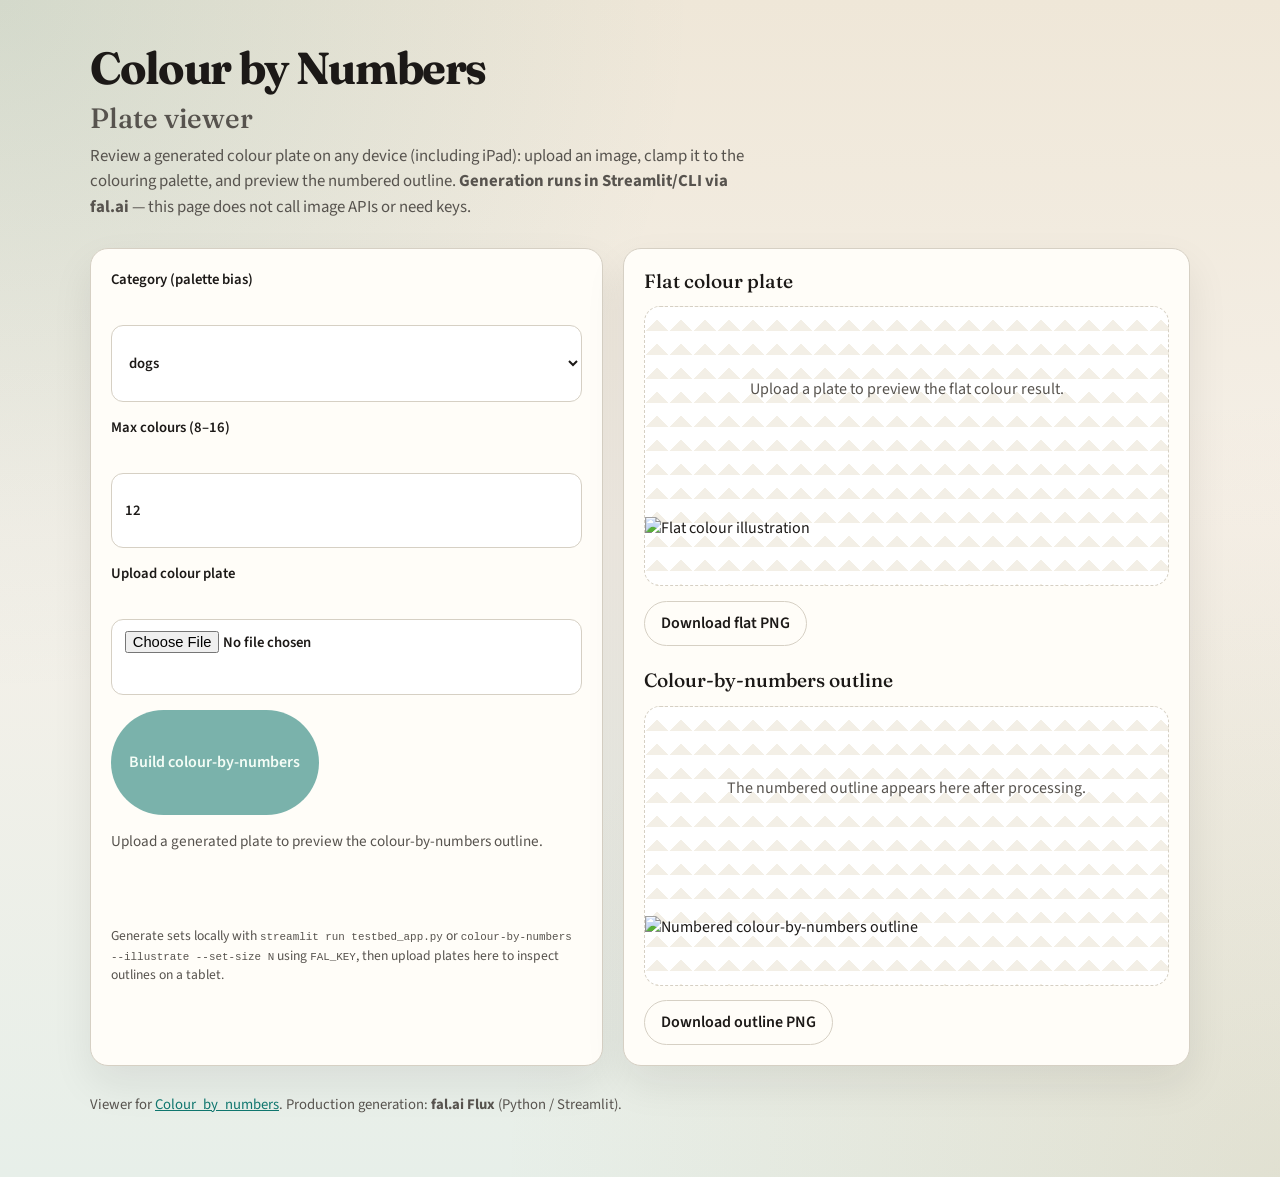
==== docs/index.html @ 16ab95f5 "Switch primary generator to fal.ai; Pages becomes viewer-only Make fal (Flux schnell) the Phase B/D " ====
<!DOCTYPE html>
<html lang="en">
<head>
  <meta charset="utf-8" />
  <meta name="viewport" content="width=device-width, initial-scale=1" />
  <title>Colour by Numbers — Plate Viewer</title>
  <link rel="preconnect" href="https://fonts.googleapis.com" />
  <link rel="preconnect" href="https://fonts.gstatic.com" crossorigin />
  <link href="https://fonts.googleapis.com/css2?family=Fraunces:opsz,wght@9..144,500;9..144,700&family=Source+Sans+3:wght@400;600&display=swap" rel="stylesheet" />
  <link rel="stylesheet" href="styles.css" />
</head>
<body>
  <div class="page">
    <header class="hero">
      <p class="brand">Colour by Numbers</p>
      <h1>Plate viewer</h1>
      <p class="lede">
        Review a generated colour plate on any device (including iPad): upload an
        image, clamp it to the colouring palette, and preview the numbered outline.
        <strong>Generation runs in Streamlit/CLI via fal.ai</strong> — this page
        does not call image APIs or need keys.
      </p>
    </header>

    <main class="layout">
      <section class="panel controls">
        <label>
          Category (palette bias)
          <select id="category"></select>
        </label>
        <label>
          Max colours (8–16)
          <input id="colours" type="number" min="8" max="16" value="12" />
        </label>
        <label class="full">
          Upload colour plate
          <input id="file-input" type="file" accept="image/*" />
        </label>
        <div class="actions">
          <button id="process" type="button" disabled>Build colour-by-numbers</button>
        </div>
        <p id="status" class="status" aria-live="polite"></p>
        <p class="fineprint">
          Generate sets locally with
          <code>streamlit run testbed_app.py</code>
          or
          <code>colour-by-numbers --illustrate --set-size N</code>
          using <code>FAL_KEY</code>, then upload plates here to inspect outlines
          on a tablet.
        </p>
      </section>

      <section class="panel preview">
        <h2>Flat colour plate</h2>
        <div id="result-frame" class="result-frame empty">
          <p class="placeholder">Upload a plate to preview the flat colour result.</p>
          <img id="result-image" alt="Flat colour illustration" hidden />
        </div>
        <div class="preview-actions">
          <a id="download" class="ghost link" href="#" download="illustration.png" hidden>Download flat PNG</a>
        </div>

        <h2 class="outline-heading">Colour-by-numbers outline</h2>
        <div id="outline-frame" class="result-frame empty">
          <p class="placeholder outline-placeholder">The numbered outline appears here after processing.</p>
          <img id="outline-image" alt="Numbered colour-by-numbers outline" hidden />
        </div>
        <div class="preview-actions">
          <a id="download-outline" class="ghost link" href="#" download="outline.png" hidden>Download outline PNG</a>
        </div>
      </section>
    </main>

    <footer>
      <p>
        Viewer for
        <a href="https://github.com/jamiefuller320/Colour_by_numbers">Colour_by_numbers</a>.
        Production generation: <strong>fal.ai Flux</strong> (Python / Streamlit).
      </p>
    </footer>
  </div>
  <script src="app.js" type="module"></script>
</body>
</html>
---- docs/styles.css ----
:root {
  --ink: #1c1917;
  --muted: #57534e;
  --paper: #f5f0e8;
  --panel: #fffdf8;
  --line: #d6d0c4;
  --accent: #0f766e;
  --accent-ink: #ecfdf5;
  --shadow: 0 18px 40px rgba(28, 25, 23, 0.08);
  --radius: 18px;
  --font-display: "Fraunces", Georgia, serif;
  --font-body: "Source Sans 3", "Segoe UI", sans-serif;
}

* { box-sizing: border-box; }

body {
  margin: 0;
  min-height: 100vh;
  font-family: var(--font-body);
  color: var(--ink);
  background:
    radial-gradient(circle at top left, rgba(15, 118, 110, 0.12), transparent 40%),
    radial-gradient(circle at bottom right, rgba(180, 120, 40, 0.12), transparent 45%),
    linear-gradient(180deg, #efe7d8 0%, var(--paper) 45%, #e7efe9 100%);
}

.page {
  width: min(1100px, calc(100% - 2rem));
  margin: 0 auto;
  padding: 2.5rem 0 3rem;
}

.hero {
  margin-bottom: 1.75rem;
}

.brand {
  margin: 0 0 0.35rem;
  font-family: var(--font-display);
  font-size: clamp(2rem, 4vw, 2.8rem);
  font-weight: 700;
  letter-spacing: -0.03em;
}

.hero h1 {
  margin: 0 0 0.6rem;
  font-family: var(--font-display);
  font-size: clamp(1.35rem, 2.4vw, 1.75rem);
  font-weight: 500;
  color: var(--muted);
}

.lede {
  margin: 0;
  max-width: 42rem;
  font-size: 1.05rem;
  line-height: 1.5;
  color: var(--muted);
}

.layout {
  display: grid;
  grid-template-columns: minmax(280px, 0.95fr) minmax(280px, 1.05fr);
  gap: 1.25rem;
}

.panel {
  background: var(--panel);
  border: 1px solid var(--line);
  border-radius: var(--radius);
  box-shadow: var(--shadow);
  padding: 1.25rem;
}

.controls {
  display: grid;
  gap: 0.9rem;
}

label {
  display: grid;
  gap: 0.35rem;
  font-size: 0.92rem;
  font-weight: 600;
}

label.full { grid-column: 1 / -1; }

select,
input,
textarea,
button {
  font: inherit;
}

select,
input,
textarea {
  width: 100%;
  border: 1px solid var(--line);
  border-radius: 12px;
  padding: 0.7rem 0.8rem;
  background: #fff;
  color: var(--ink);
}

textarea {
  resize: vertical;
  line-height: 1.4;
}

.actions {
  display: flex;
  flex-wrap: wrap;
  gap: 0.6rem;
}

button {
  border: 0;
  border-radius: 999px;
  padding: 0.75rem 1.15rem;
  background: var(--accent);
  color: var(--accent-ink);
  font-weight: 600;
  cursor: pointer;
}

button:hover { filter: brightness(1.05); }
button:disabled {
  opacity: 0.55;
  cursor: wait;
}

button.ghost,
a.ghost {
  background: transparent;
  color: var(--ink);
  border: 1px solid var(--line);
}

a.ghost {
  display: inline-flex;
  align-items: center;
  text-decoration: none;
  padding: 0.65rem 1rem;
  border-radius: 999px;
  font-weight: 600;
}

.status {
  min-height: 1.4rem;
  margin: 0;
  color: var(--muted);
  font-size: 0.95rem;
}

.status.error { color: #9f1239; }
.status.ok { color: #065f46; }

.fineprint {
  margin: 0;
  font-size: 0.85rem;
  line-height: 1.45;
  color: var(--muted);
}

.fineprint code {
  font-size: 0.8em;
  word-break: break-word;
}

.preview h2 {
  margin: 0 0 0.85rem;
  font-family: var(--font-display);
  font-size: 1.2rem;
  font-weight: 500;
}

.preview h2.outline-heading {
  margin-top: 1.4rem;
}

.result-frame {
  min-height: 280px;
  border-radius: 16px;
  border: 1px dashed var(--line);
  background:
    linear-gradient(45deg, #f3efe6 25%, transparent 25%) -12px 0 / 24px 24px,
    linear-gradient(-45deg, #f3efe6 25%, transparent 25%) -12px 0 / 24px 24px,
    #fff;
  display: grid;
  place-items: center;
  overflow: hidden;
}

.result-frame:not(.empty) {
  border-style: solid;
  background: #fff;
}

.result-frame img {
  width: 100%;
  height: auto;
  display: block;
}

.placeholder {
  margin: 0;
  padding: 1.5rem;
  text-align: center;
  color: var(--muted);
}

.preview-actions {
  display: flex;
  flex-wrap: wrap;
  gap: 0.6rem;
  margin-top: 0.9rem;
}

footer {
  margin-top: 1.75rem;
  color: var(--muted);
  font-size: 0.92rem;
}

footer a { color: var(--accent); }

.set-controls {
  margin: 0;
  padding: 0.85rem 0.9rem;
  border: 1px solid var(--line);
  border-radius: 14px;
  display: grid;
  gap: 0.75rem;
}

.set-controls legend {
  padding: 0 0.35rem;
  font-size: 0.9rem;
  font-weight: 600;
}

label.check {
  display: flex;
  align-items: center;
  gap: 0.55rem;
  font-weight: 600;
}

label.check input {
  width: auto;
}

.set-plan {
  display: grid;
  gap: 0.35rem;
  font-size: 0.88rem;
  color: var(--muted);
  line-height: 1.35;
}

.set-plan strong { color: var(--ink); font-weight: 600; }

.set-summary {
  margin: 0 0 0.9rem;
  color: var(--muted);
  font-size: 0.95rem;
}

.set-gallery {
  display: grid;
  gap: 1.1rem;
}

.set-card {
  border: 1px solid var(--line);
  border-radius: 14px;
  padding: 0.85rem;
  background: #fff;
}

.set-card h3 {
  margin: 0 0 0.35rem;
  font-family: var(--font-display);
  font-size: 1.05rem;
  font-weight: 500;
}

.set-card .meta {
  margin: 0 0 0.7rem;
  font-size: 0.85rem;
  color: var(--muted);
}

.set-card .pair {
  display: grid;
  grid-template-columns: 1fr 1fr;
  gap: 0.65rem;
}

.set-card .pair figure {
  margin: 0;
}

.set-card .pair figcaption {
  margin-top: 0.35rem;
  font-size: 0.8rem;
  color: var(--muted);
}

.set-card img {
  width: 100%;
  height: auto;
  display: block;
  border-radius: 10px;
  border: 1px solid var(--line);
}

.set-card .card-actions {
  display: flex;
  flex-wrap: wrap;
  gap: 0.45rem;
  margin-top: 0.7rem;
}

@media (max-width: 820px) {
  .layout { grid-template-columns: 1fr; }
  .page { padding-top: 1.5rem; }
  .set-card .pair { grid-template-columns: 1fr; }
}
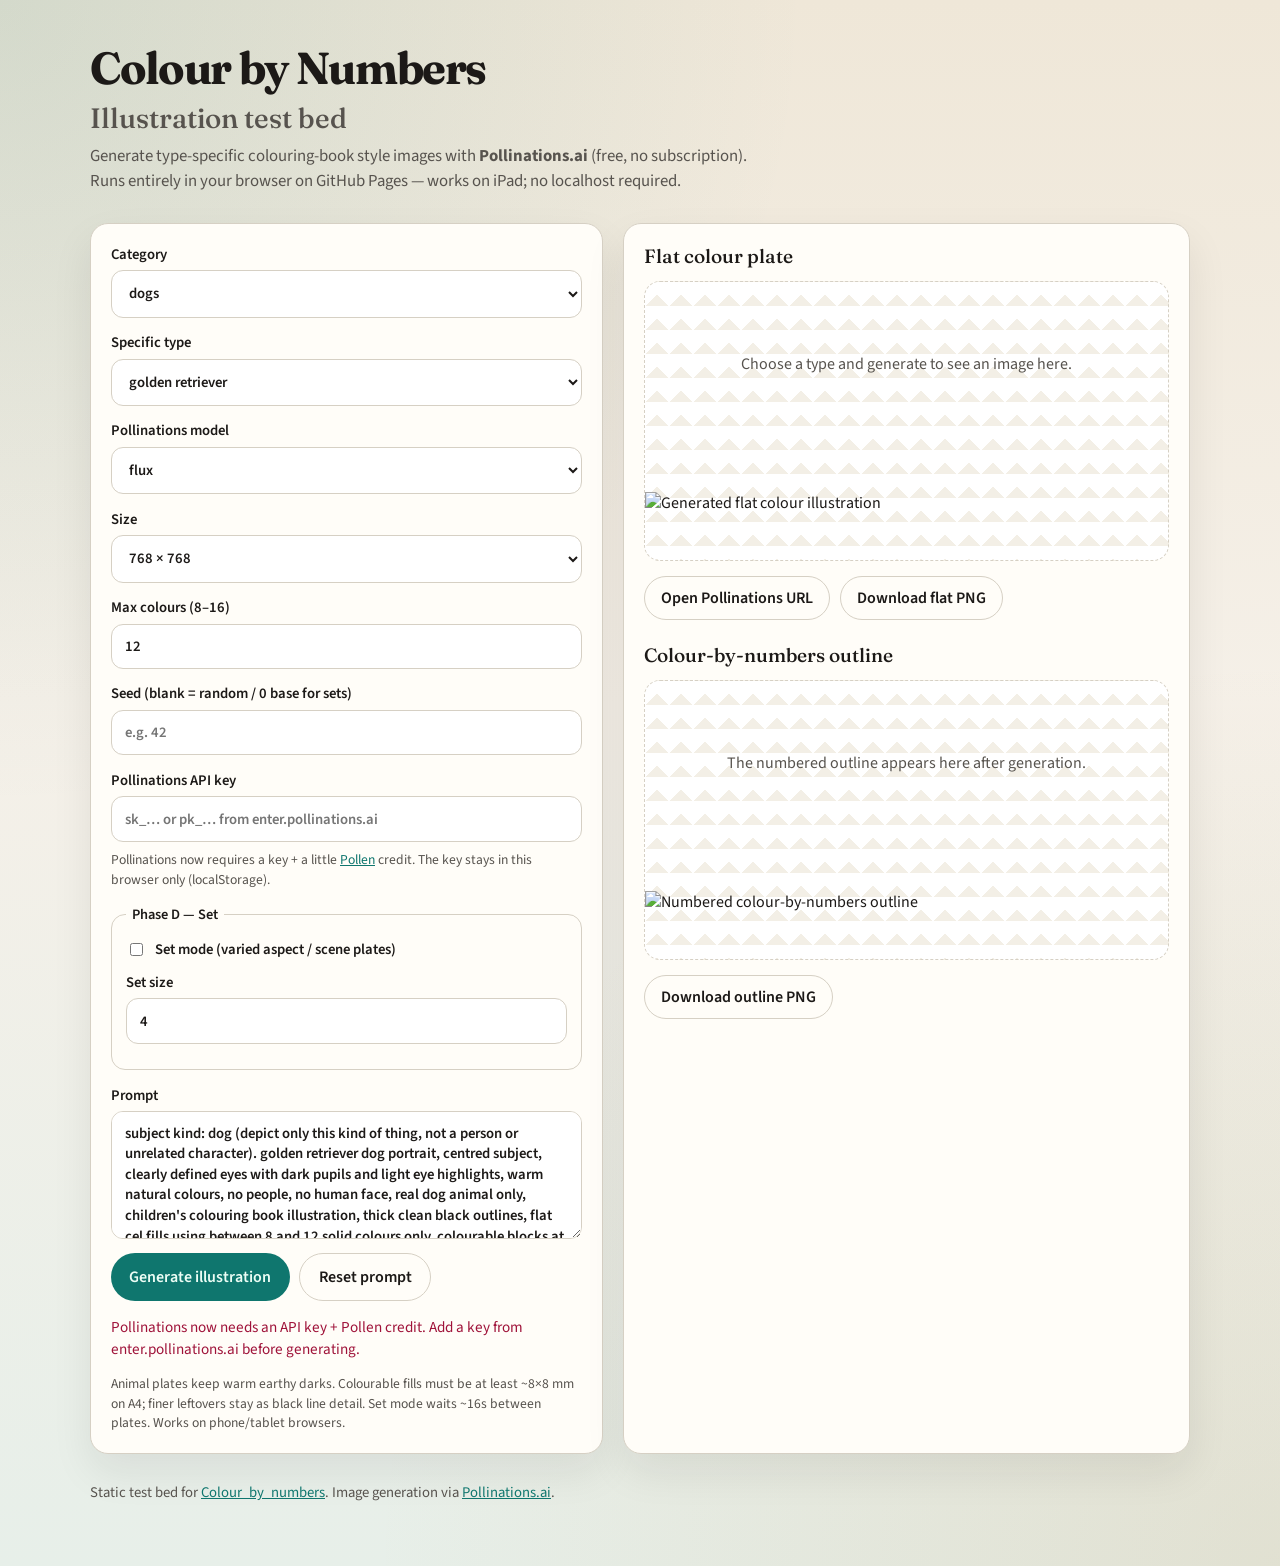
==== commit 8b1cf819: "Merge pull request #28 from jamiefuller320/cursor/pollinations-api-key-23a1" ====
--- a/docs/index.html
+++ b/docs/index.html
@@ -3,7 +3,7 @@
 <head>
   <meta charset="utf-8" />
   <meta name="viewport" content="width=device-width, initial-scale=1" />
-  <title>Colour by Numbers — Plate Viewer</title>
+  <title>Colour by Numbers — Illustration Test Bed</title>
   <link rel="preconnect" href="https://fonts.googleapis.com" />
   <link rel="preconnect" href="https://fonts.gstatic.com" crossorigin />
   <link href="https://fonts.googleapis.com/css2?family=Fraunces:opsz,wght@9..144,500;9..144,700&family=Source+Sans+3:wght@400;600&display=swap" rel="stylesheet" />
@@ -13,69 +13,121 @@
   <div class="page">
     <header class="hero">
       <p class="brand">Colour by Numbers</p>
-      <h1>Plate viewer</h1>
+      <h1>Illustration test bed</h1>
       <p class="lede">
-        Review a generated colour plate on any device (including iPad): upload an
-        image, clamp it to the colouring palette, and preview the numbered outline.
-        <strong>Generation runs in Streamlit/CLI via fal.ai</strong> — this page
-        does not call image APIs or need keys.
+        Generate type-specific colouring-book style images with
+        <strong>Pollinations.ai</strong> (free, no subscription). Runs entirely in your browser on GitHub Pages —
+        works on iPad; no localhost required.
       </p>
     </header>
 
     <main class="layout">
       <section class="panel controls">
         <label>
-          Category (palette bias)
+          Category
           <select id="category"></select>
+        </label>
+        <label>
+          Specific type
+          <select id="type"></select>
+        </label>
+        <label>
+          Pollinations model
+          <select id="model">
+            <option value="flux" selected>flux</option>
+            <option value="turbo">turbo</option>
+          </select>
+        </label>
+        <label>
+          Size
+          <select id="size">
+            <option value="512">512 × 512</option>
+            <option value="768" selected>768 × 768</option>
+            <option value="1024">1024 × 1024</option>
+          </select>
         </label>
         <label>
           Max colours (8–16)
           <input id="colours" type="number" min="8" max="16" value="12" />
         </label>
+        <label>
+          Seed (blank = random / 0 base for sets)
+          <input id="seed" type="number" placeholder="e.g. 42" />
+        </label>
         <label class="full">
-          Upload colour plate
-          <input id="file-input" type="file" accept="image/*" />
+          Pollinations API key
+          <input id="api-key" type="password" autocomplete="off" placeholder="sk_… or pk_… from enter.pollinations.ai" />
+        </label>
+        <p class="fineprint key-hint">
+          Pollinations now requires a key + a little
+          <a href="https://enter.pollinations.ai" target="_blank" rel="noopener">Pollen</a>
+          credit. The key stays in this browser only (localStorage).
+        </p>
+
+        <fieldset class="set-controls">
+          <legend>Phase D — Set</legend>
+          <label class="check">
+            <input id="set-mode" type="checkbox" />
+            Set mode (varied aspect / scene plates)
+          </label>
+          <label>
+            Set size
+            <input id="set-size" type="number" min="2" max="8" value="4" disabled />
+          </label>
+          <div id="set-plan" class="set-plan" hidden></div>
+        </fieldset>
+
+        <label class="full" id="prompt-label">
+          Prompt
+          <textarea id="prompt" rows="5"></textarea>
         </label>
         <div class="actions">
-          <button id="process" type="button" disabled>Build colour-by-numbers</button>
+          <button id="generate" type="button">Generate illustration</button>
+          <button id="reset-prompt" type="button" class="ghost">Reset prompt</button>
         </div>
         <p id="status" class="status" aria-live="polite"></p>
         <p class="fineprint">
-          Generate sets locally with
-          <code>streamlit run testbed_app.py</code>
-          or
-          <code>colour-by-numbers --illustrate --set-size N</code>
-          using <code>FAL_KEY</code>, then upload plates here to inspect outlines
-          on a tablet.
+          Animal plates keep warm earthy darks. Colourable fills must be at
+          least ~8×8&nbsp;mm on A4; finer leftovers stay as black line detail.
+          Set mode waits ~16s between plates. Works on phone/tablet browsers.
         </p>
       </section>
 
       <section class="panel preview">
-        <h2>Flat colour plate</h2>
-        <div id="result-frame" class="result-frame empty">
-          <p class="placeholder">Upload a plate to preview the flat colour result.</p>
-          <img id="result-image" alt="Flat colour illustration" hidden />
-        </div>
-        <div class="preview-actions">
-          <a id="download" class="ghost link" href="#" download="illustration.png" hidden>Download flat PNG</a>
+        <div id="single-preview">
+          <h2>Flat colour plate</h2>
+          <div id="result-frame" class="result-frame empty">
+            <p class="placeholder">Choose a type and generate to see an image here.</p>
+            <img id="result-image" alt="Generated flat colour illustration" hidden />
+          </div>
+          <div class="preview-actions">
+            <a id="open-direct" class="ghost link" href="#" target="_blank" rel="noopener" hidden>Open Pollinations URL</a>
+            <a id="download" class="ghost link" href="#" download="illustration.png" hidden>Download flat PNG</a>
+          </div>
+
+          <h2 class="outline-heading">Colour-by-numbers outline</h2>
+          <div id="outline-frame" class="result-frame empty">
+            <p class="placeholder outline-placeholder">The numbered outline appears here after generation.</p>
+            <img id="outline-image" alt="Numbered colour-by-numbers outline" hidden />
+          </div>
+          <div class="preview-actions">
+            <a id="download-outline" class="ghost link" href="#" download="outline.png" hidden>Download outline PNG</a>
+          </div>
         </div>
 
-        <h2 class="outline-heading">Colour-by-numbers outline</h2>
-        <div id="outline-frame" class="result-frame empty">
-          <p class="placeholder outline-placeholder">The numbered outline appears here after processing.</p>
-          <img id="outline-image" alt="Numbered colour-by-numbers outline" hidden />
-        </div>
-        <div class="preview-actions">
-          <a id="download-outline" class="ghost link" href="#" download="outline.png" hidden>Download outline PNG</a>
+        <div id="set-preview" hidden>
+          <h2>Set results</h2>
+          <p id="set-summary" class="set-summary"></p>
+          <div id="set-gallery" class="set-gallery"></div>
         </div>
       </section>
     </main>
 
     <footer>
       <p>
-        Viewer for
+        Static test bed for
         <a href="https://github.com/jamiefuller320/Colour_by_numbers">Colour_by_numbers</a>.
-        Production generation: <strong>fal.ai Flux</strong> (Python / Streamlit).
+        Image generation via <a href="https://pollinations.ai" rel="noopener">Pollinations.ai</a>.
       </p>
     </footer>
   </div>
--- a/docs/styles.css
+++ b/docs/styles.css
@@ -165,10 +165,11 @@
   color: var(--muted);
 }
 
-.fineprint code {
-  font-size: 0.8em;
-  word-break: break-word;
-}
+.fineprint.key-hint {
+  margin-top: -0.35rem;
+}
+
+.fineprint a { color: var(--accent); }
 
 .preview h2 {
   margin: 0 0 0.85rem;
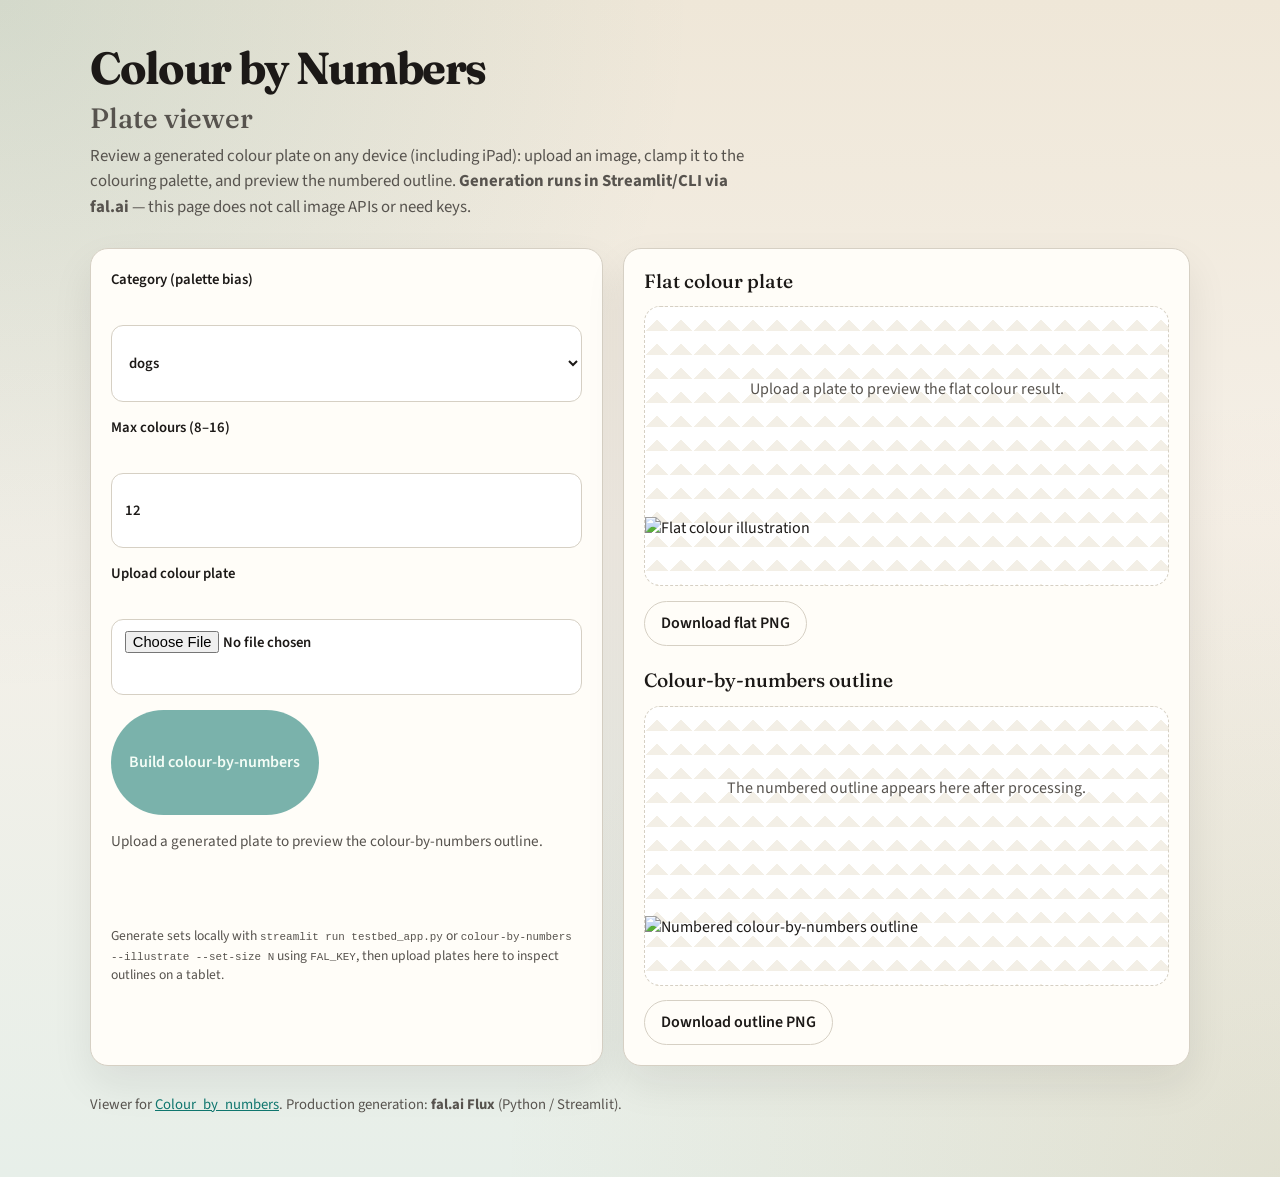
==== commit df8305a0: "Merge pull request #29 from jamiefuller320/cursor/fal-primary-pages-viewer-23a1" ====
--- a/docs/index.html
+++ b/docs/index.html
@@ -3,7 +3,7 @@
 <head>
   <meta charset="utf-8" />
   <meta name="viewport" content="width=device-width, initial-scale=1" />
-  <title>Colour by Numbers — Illustration Test Bed</title>
+  <title>Colour by Numbers — Plate Viewer</title>
   <link rel="preconnect" href="https://fonts.googleapis.com" />
   <link rel="preconnect" href="https://fonts.gstatic.com" crossorigin />
   <link href="https://fonts.googleapis.com/css2?family=Fraunces:opsz,wght@9..144,500;9..144,700&family=Source+Sans+3:wght@400;600&display=swap" rel="stylesheet" />
@@ -13,121 +13,69 @@
   <div class="page">
     <header class="hero">
       <p class="brand">Colour by Numbers</p>
-      <h1>Illustration test bed</h1>
+      <h1>Plate viewer</h1>
       <p class="lede">
-        Generate type-specific colouring-book style images with
-        <strong>Pollinations.ai</strong> (free, no subscription). Runs entirely in your browser on GitHub Pages —
-        works on iPad; no localhost required.
+        Review a generated colour plate on any device (including iPad): upload an
+        image, clamp it to the colouring palette, and preview the numbered outline.
+        <strong>Generation runs in Streamlit/CLI via fal.ai</strong> — this page
+        does not call image APIs or need keys.
       </p>
     </header>
 
     <main class="layout">
       <section class="panel controls">
         <label>
-          Category
+          Category (palette bias)
           <select id="category"></select>
-        </label>
-        <label>
-          Specific type
-          <select id="type"></select>
-        </label>
-        <label>
-          Pollinations model
-          <select id="model">
-            <option value="flux" selected>flux</option>
-            <option value="turbo">turbo</option>
-          </select>
-        </label>
-        <label>
-          Size
-          <select id="size">
-            <option value="512">512 × 512</option>
-            <option value="768" selected>768 × 768</option>
-            <option value="1024">1024 × 1024</option>
-          </select>
         </label>
         <label>
           Max colours (8–16)
           <input id="colours" type="number" min="8" max="16" value="12" />
         </label>
-        <label>
-          Seed (blank = random / 0 base for sets)
-          <input id="seed" type="number" placeholder="e.g. 42" />
-        </label>
         <label class="full">
-          Pollinations API key
-          <input id="api-key" type="password" autocomplete="off" placeholder="sk_… or pk_… from enter.pollinations.ai" />
-        </label>
-        <p class="fineprint key-hint">
-          Pollinations now requires a key + a little
-          <a href="https://enter.pollinations.ai" target="_blank" rel="noopener">Pollen</a>
-          credit. The key stays in this browser only (localStorage).
-        </p>
-
-        <fieldset class="set-controls">
-          <legend>Phase D — Set</legend>
-          <label class="check">
-            <input id="set-mode" type="checkbox" />
-            Set mode (varied aspect / scene plates)
-          </label>
-          <label>
-            Set size
-            <input id="set-size" type="number" min="2" max="8" value="4" disabled />
-          </label>
-          <div id="set-plan" class="set-plan" hidden></div>
-        </fieldset>
-
-        <label class="full" id="prompt-label">
-          Prompt
-          <textarea id="prompt" rows="5"></textarea>
+          Upload colour plate
+          <input id="file-input" type="file" accept="image/*" />
         </label>
         <div class="actions">
-          <button id="generate" type="button">Generate illustration</button>
-          <button id="reset-prompt" type="button" class="ghost">Reset prompt</button>
+          <button id="process" type="button" disabled>Build colour-by-numbers</button>
         </div>
         <p id="status" class="status" aria-live="polite"></p>
         <p class="fineprint">
-          Animal plates keep warm earthy darks. Colourable fills must be at
-          least ~8×8&nbsp;mm on A4; finer leftovers stay as black line detail.
-          Set mode waits ~16s between plates. Works on phone/tablet browsers.
+          Generate sets locally with
+          <code>streamlit run testbed_app.py</code>
+          or
+          <code>colour-by-numbers --illustrate --set-size N</code>
+          using <code>FAL_KEY</code>, then upload plates here to inspect outlines
+          on a tablet.
         </p>
       </section>
 
       <section class="panel preview">
-        <div id="single-preview">
-          <h2>Flat colour plate</h2>
-          <div id="result-frame" class="result-frame empty">
-            <p class="placeholder">Choose a type and generate to see an image here.</p>
-            <img id="result-image" alt="Generated flat colour illustration" hidden />
-          </div>
-          <div class="preview-actions">
-            <a id="open-direct" class="ghost link" href="#" target="_blank" rel="noopener" hidden>Open Pollinations URL</a>
-            <a id="download" class="ghost link" href="#" download="illustration.png" hidden>Download flat PNG</a>
-          </div>
-
-          <h2 class="outline-heading">Colour-by-numbers outline</h2>
-          <div id="outline-frame" class="result-frame empty">
-            <p class="placeholder outline-placeholder">The numbered outline appears here after generation.</p>
-            <img id="outline-image" alt="Numbered colour-by-numbers outline" hidden />
-          </div>
-          <div class="preview-actions">
-            <a id="download-outline" class="ghost link" href="#" download="outline.png" hidden>Download outline PNG</a>
-          </div>
+        <h2>Flat colour plate</h2>
+        <div id="result-frame" class="result-frame empty">
+          <p class="placeholder">Upload a plate to preview the flat colour result.</p>
+          <img id="result-image" alt="Flat colour illustration" hidden />
+        </div>
+        <div class="preview-actions">
+          <a id="download" class="ghost link" href="#" download="illustration.png" hidden>Download flat PNG</a>
         </div>
 
-        <div id="set-preview" hidden>
-          <h2>Set results</h2>
-          <p id="set-summary" class="set-summary"></p>
-          <div id="set-gallery" class="set-gallery"></div>
+        <h2 class="outline-heading">Colour-by-numbers outline</h2>
+        <div id="outline-frame" class="result-frame empty">
+          <p class="placeholder outline-placeholder">The numbered outline appears here after processing.</p>
+          <img id="outline-image" alt="Numbered colour-by-numbers outline" hidden />
+        </div>
+        <div class="preview-actions">
+          <a id="download-outline" class="ghost link" href="#" download="outline.png" hidden>Download outline PNG</a>
         </div>
       </section>
     </main>
 
     <footer>
       <p>
-        Static test bed for
+        Viewer for
         <a href="https://github.com/jamiefuller320/Colour_by_numbers">Colour_by_numbers</a>.
-        Image generation via <a href="https://pollinations.ai" rel="noopener">Pollinations.ai</a>.
+        Production generation: <strong>fal.ai Flux</strong> (Python / Streamlit).
       </p>
     </footer>
   </div>
--- a/docs/styles.css
+++ b/docs/styles.css
@@ -165,11 +165,10 @@
   color: var(--muted);
 }
 
-.fineprint.key-hint {
-  margin-top: -0.35rem;
-}
-
-.fineprint a { color: var(--accent); }
+.fineprint code {
+  font-size: 0.8em;
+  word-break: break-word;
+}
 
 .preview h2 {
   margin: 0 0 0.85rem;
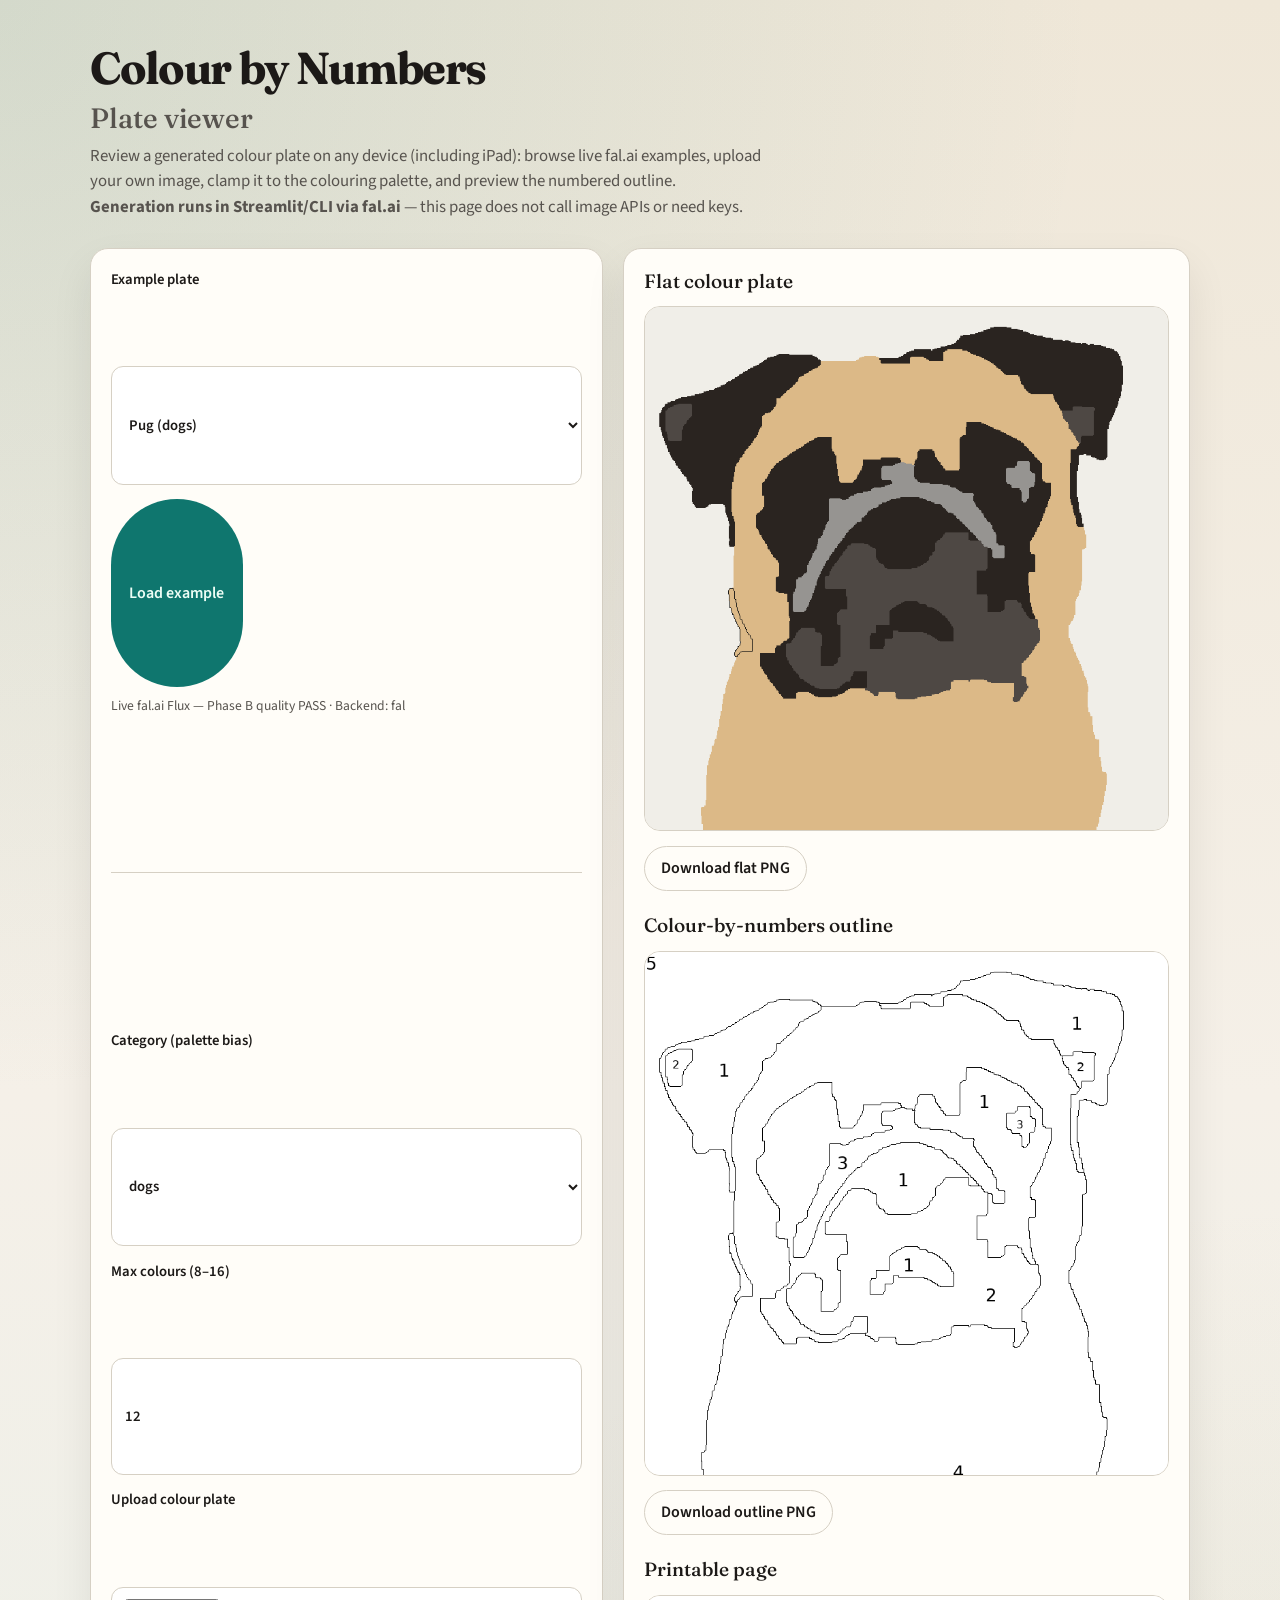
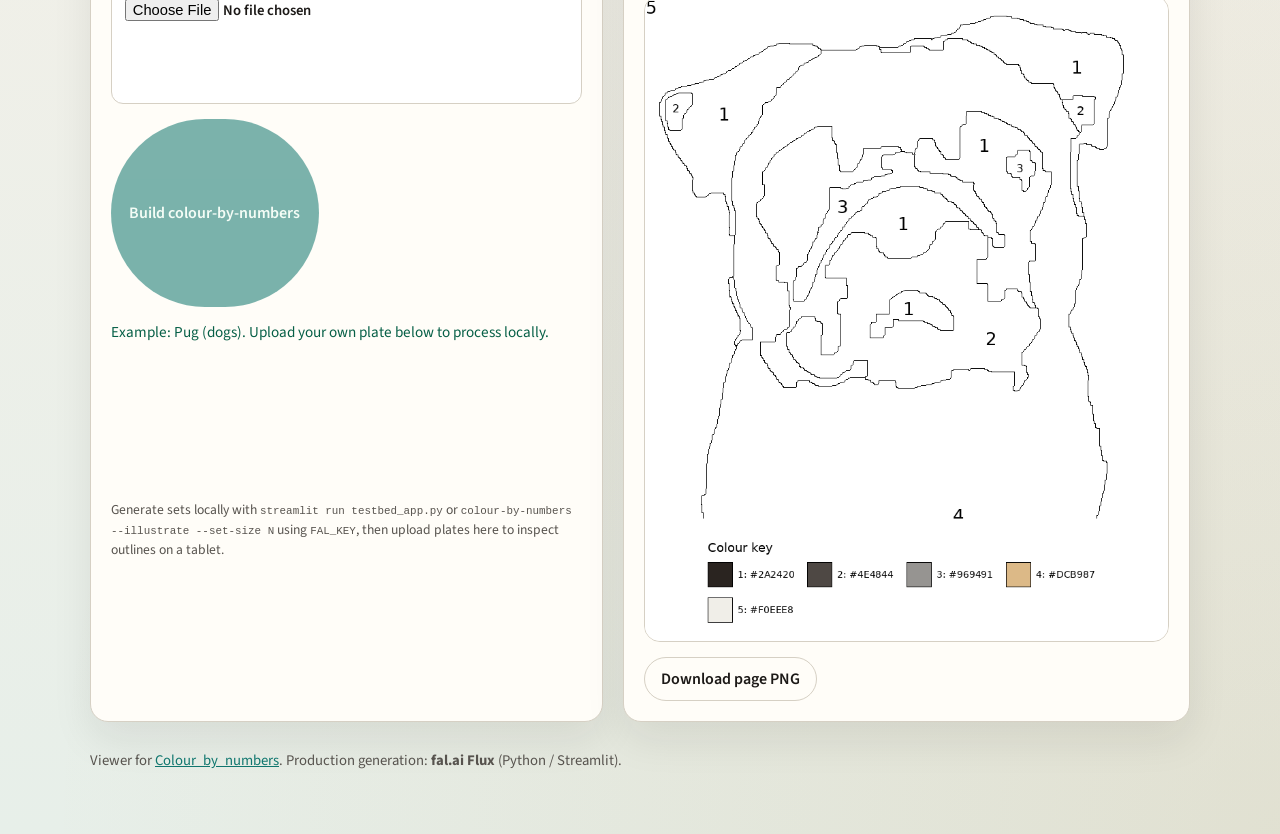
==== commit 43258afd: "Add live fal pug sample to GitHub Pages viewer - Ship Phase B test plate assets under docs/samples/d" ====
--- a/docs/index.html
+++ b/docs/index.html
@@ -15,8 +15,9 @@
       <p class="brand">Colour by Numbers</p>
       <h1>Plate viewer</h1>
       <p class="lede">
-        Review a generated colour plate on any device (including iPad): upload an
-        image, clamp it to the colouring palette, and preview the numbered outline.
+        Review a generated colour plate on any device (including iPad): browse
+        live fal.ai examples, upload your own image, clamp it to the colouring
+        palette, and preview the numbered outline.
         <strong>Generation runs in Streamlit/CLI via fal.ai</strong> — this page
         does not call image APIs or need keys.
       </p>
@@ -24,6 +25,17 @@
 
     <main class="layout">
       <section class="panel controls">
+        <label>
+          Example plate
+          <select id="sample-select">
+            <option value="">— choose a sample —</option>
+          </select>
+        </label>
+        <div class="actions">
+          <button id="load-sample" type="button" disabled>Load example</button>
+        </div>
+        <p id="sample-note" class="fineprint sample-note" hidden></p>
+        <hr class="control-divider" />
         <label>
           Category (palette bias)
           <select id="category"></select>
@@ -68,6 +80,15 @@
         <div class="preview-actions">
           <a id="download-outline" class="ghost link" href="#" download="outline.png" hidden>Download outline PNG</a>
         </div>
+
+        <h2 class="outline-heading">Printable page</h2>
+        <div id="page-frame" class="result-frame empty">
+          <p class="placeholder page-placeholder">Full page with colour key appears here for examples or after upload.</p>
+          <img id="page-image" alt="Printable colour-by-numbers page with legend" hidden />
+        </div>
+        <div class="preview-actions">
+          <a id="download-page" class="ghost link" href="#" download="page.png" hidden>Download page PNG</a>
+        </div>
       </section>
     </main>
 
--- a/docs/styles.css
+++ b/docs/styles.css
@@ -269,6 +269,16 @@
   font-size: 0.95rem;
 }
 
+.control-divider {
+  margin: 0;
+  border: 0;
+  border-top: 1px solid var(--line);
+}
+
+.sample-note {
+  margin-top: -0.35rem;
+}
+
 .set-gallery {
   display: grid;
   gap: 1.1rem;
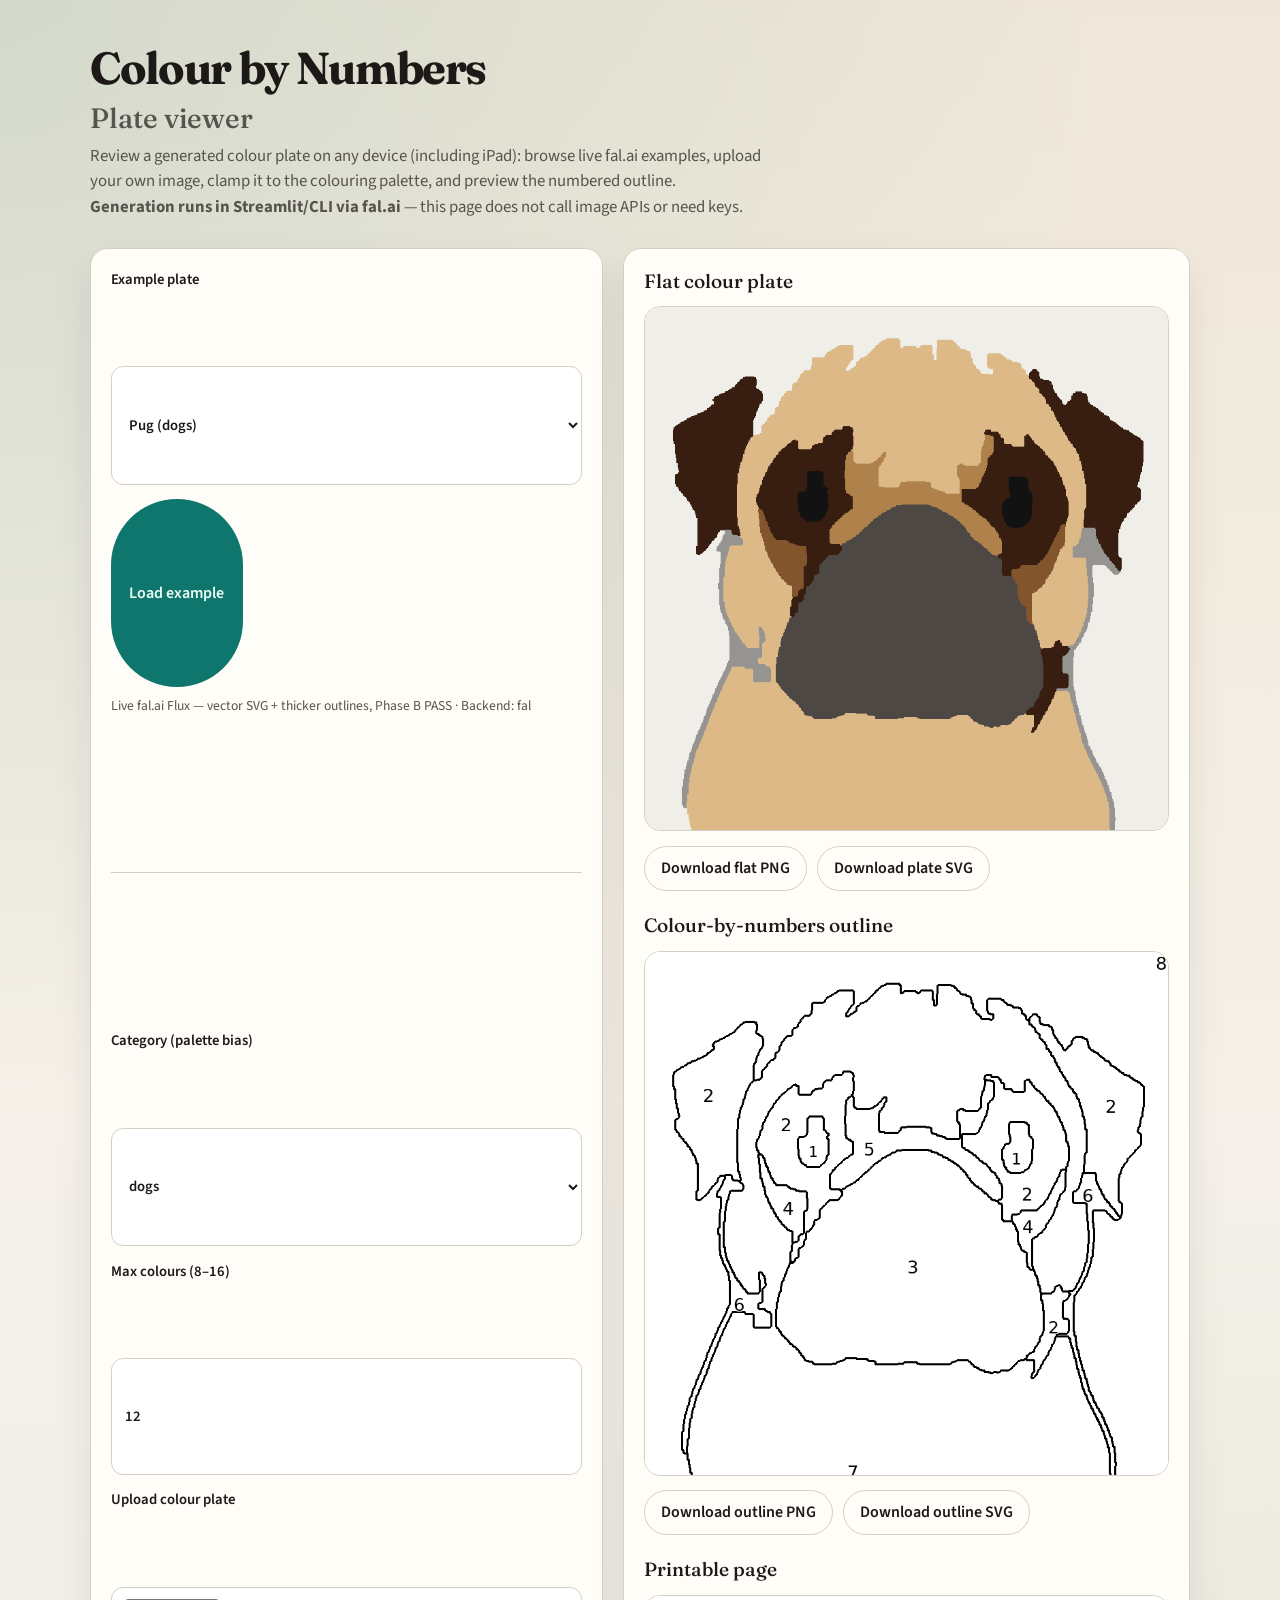
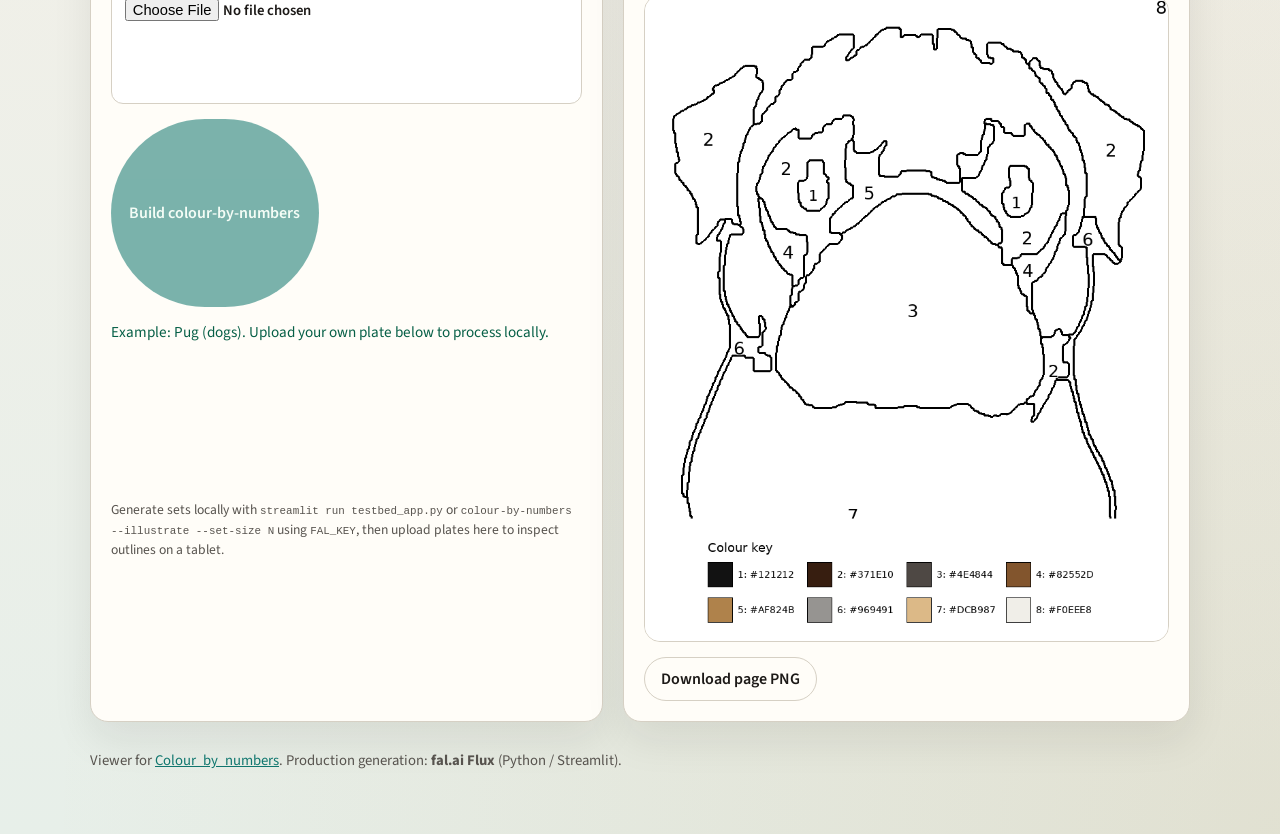
==== commit 26658fda: "Add vector SVG export, thicker outlines, and eye preservation - Export smooth plate and outline SVG " ====
--- a/docs/index.html
+++ b/docs/index.html
@@ -70,6 +70,7 @@
         </div>
         <div class="preview-actions">
           <a id="download" class="ghost link" href="#" download="illustration.png" hidden>Download flat PNG</a>
+          <a id="download-plate-svg" class="ghost link" href="#" download="plate.svg" hidden>Download plate SVG</a>
         </div>
 
         <h2 class="outline-heading">Colour-by-numbers outline</h2>
@@ -79,6 +80,7 @@
         </div>
         <div class="preview-actions">
           <a id="download-outline" class="ghost link" href="#" download="outline.png" hidden>Download outline PNG</a>
+          <a id="download-outline-svg" class="ghost link" href="#" download="outline.svg" hidden>Download outline SVG</a>
         </div>
 
         <h2 class="outline-heading">Printable page</h2>
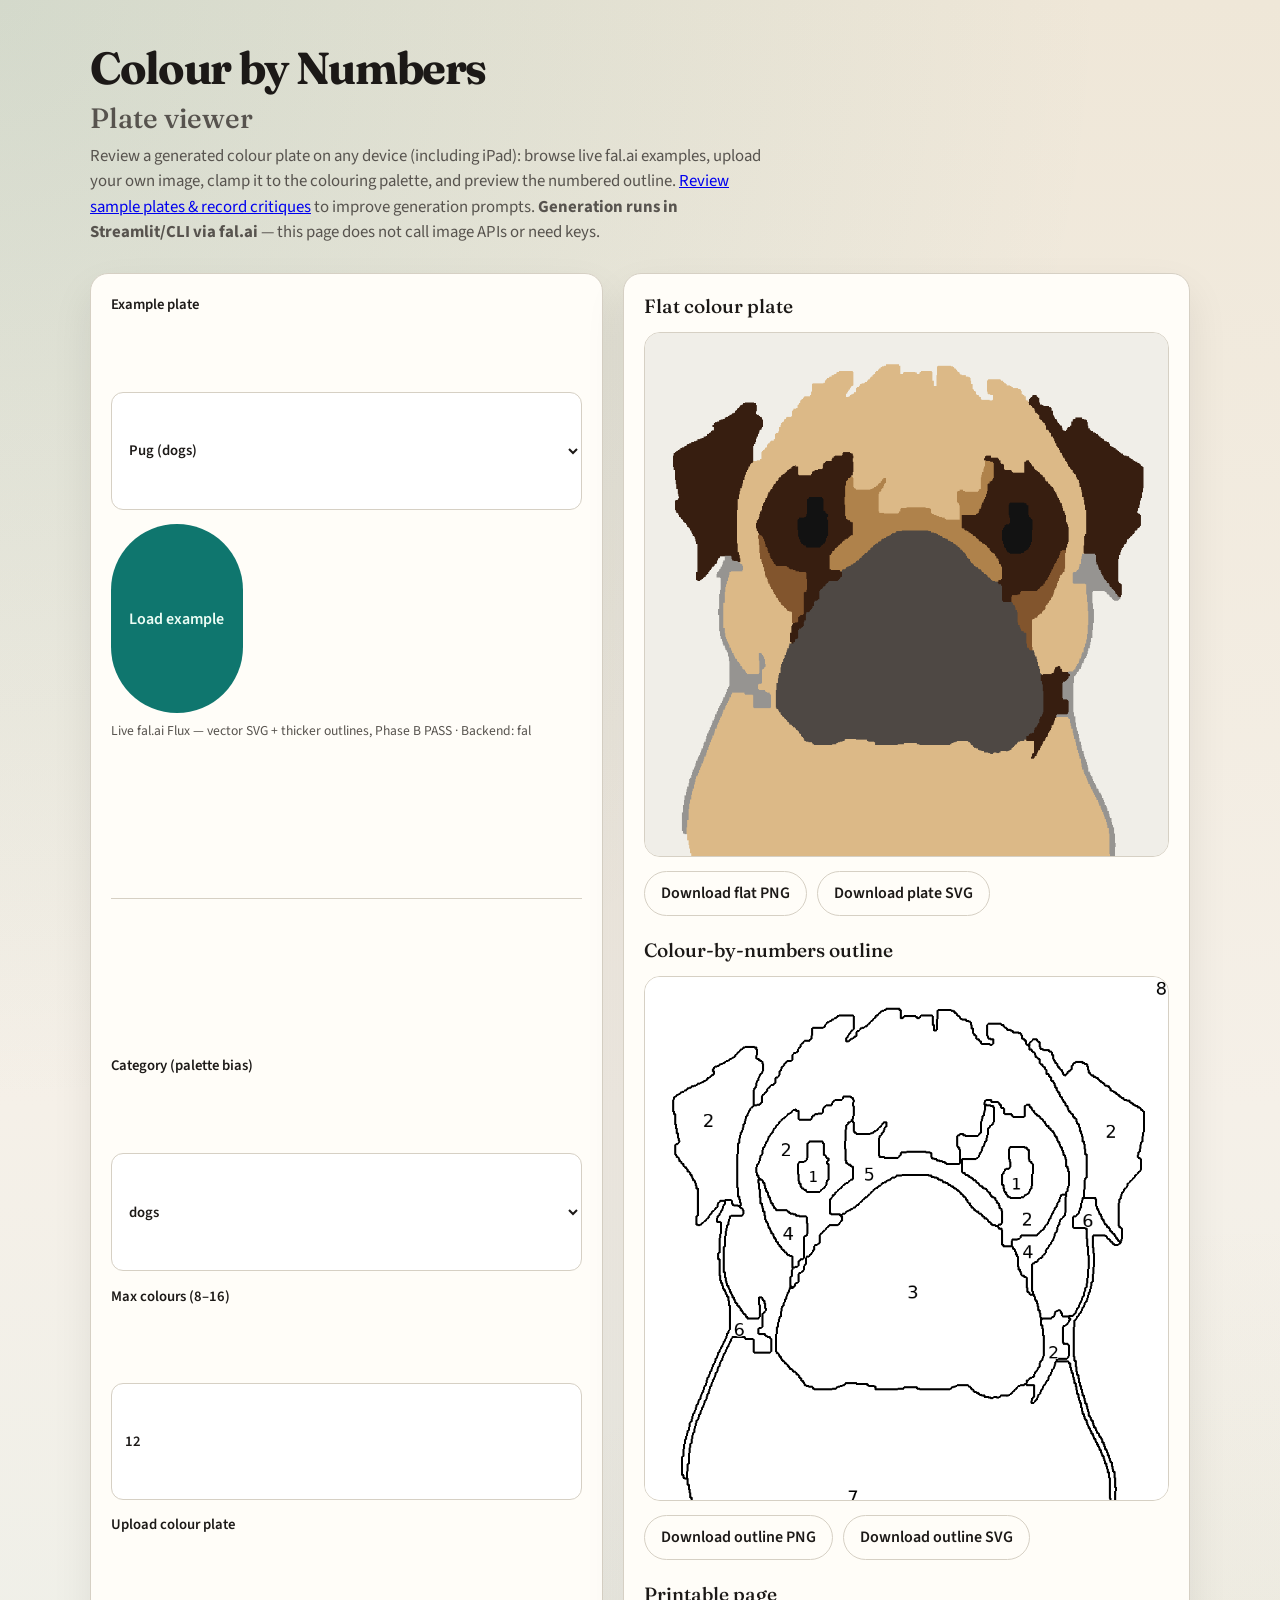
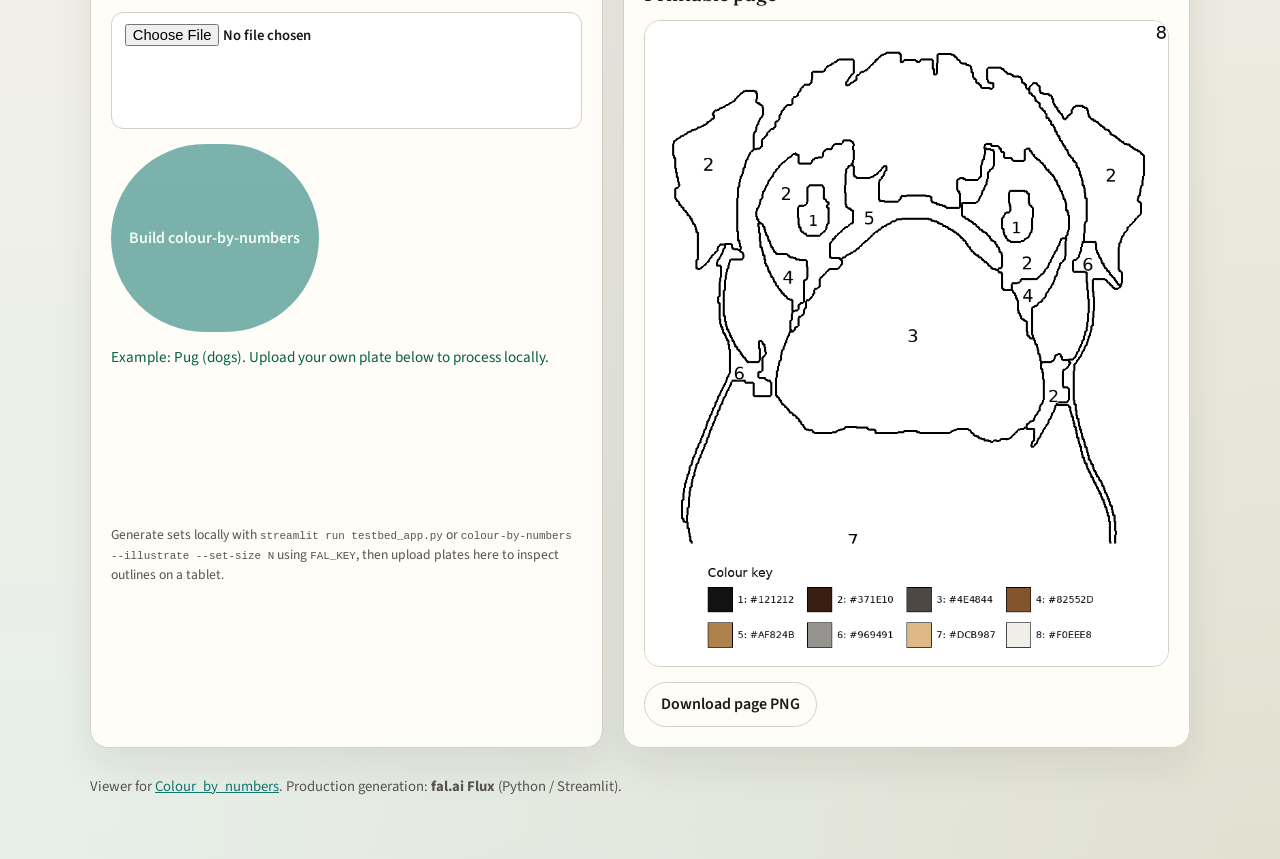
==== commit 318b1b3f: "Add Pages plate review learning loop for prompt refinement - New plate_critique module: issue tags, " ====
--- a/docs/index.html
+++ b/docs/index.html
@@ -18,6 +18,8 @@
         Review a generated colour plate on any device (including iPad): browse
         live fal.ai examples, upload your own image, clamp it to the colouring
         palette, and preview the numbered outline.
+        <a href="review.html">Review sample plates &amp; record critiques</a>
+        to improve generation prompts.
         <strong>Generation runs in Streamlit/CLI via fal.ai</strong> — this page
         does not call image APIs or need keys.
       </p>
--- a/docs/styles.css
+++ b/docs/styles.css
@@ -328,6 +328,84 @@
   border: 1px solid var(--line);
 }
 
+.review-page .review-nav {
+  margin-top: 0.75rem;
+}
+
+.review-page .review-nav a {
+  color: var(--accent);
+  font-weight: 600;
+  text-decoration: none;
+}
+
+.review-toolbar {
+  margin-bottom: 1.25rem;
+}
+
+.review-toolbar-row {
+  display: grid;
+  grid-template-columns: repeat(auto-fit, minmax(180px, 1fr));
+  gap: 0.85rem;
+  margin-bottom: 0.85rem;
+}
+
+.review-gallery {
+  margin-bottom: 1.25rem;
+}
+
+.review-form {
+  display: grid;
+  gap: 0.75rem;
+  margin-top: 0.85rem;
+}
+
+.review-issues {
+  margin: 0;
+  padding: 0.75rem 0.85rem;
+  border: 1px solid var(--line);
+  border-radius: 12px;
+}
+
+.review-issues legend {
+  padding: 0 0.35rem;
+  font-size: 0.9rem;
+  font-weight: 600;
+}
+
+.issue-grid {
+  display: grid;
+  gap: 0.45rem;
+}
+
+.issue-check {
+  font-weight: 400;
+  font-size: 0.88rem;
+  align-items: flex-start;
+}
+
+.import-label {
+  cursor: pointer;
+}
+
+.collate-preview {
+  margin: 0;
+  padding: 0.85rem;
+  border-radius: 12px;
+  background: #f8f6f2;
+  border: 1px solid var(--line);
+  font-size: 0.85rem;
+  line-height: 1.45;
+  white-space: pre-wrap;
+  overflow-x: auto;
+}
+
+.review-collate h2 {
+  margin: 0 0 0.5rem;
+  font-family: var(--font-display);
+  font-size: 1.2rem;
+  font-weight: 500;
+}
+
 .set-card .card-actions {
   display: flex;
   flex-wrap: wrap;
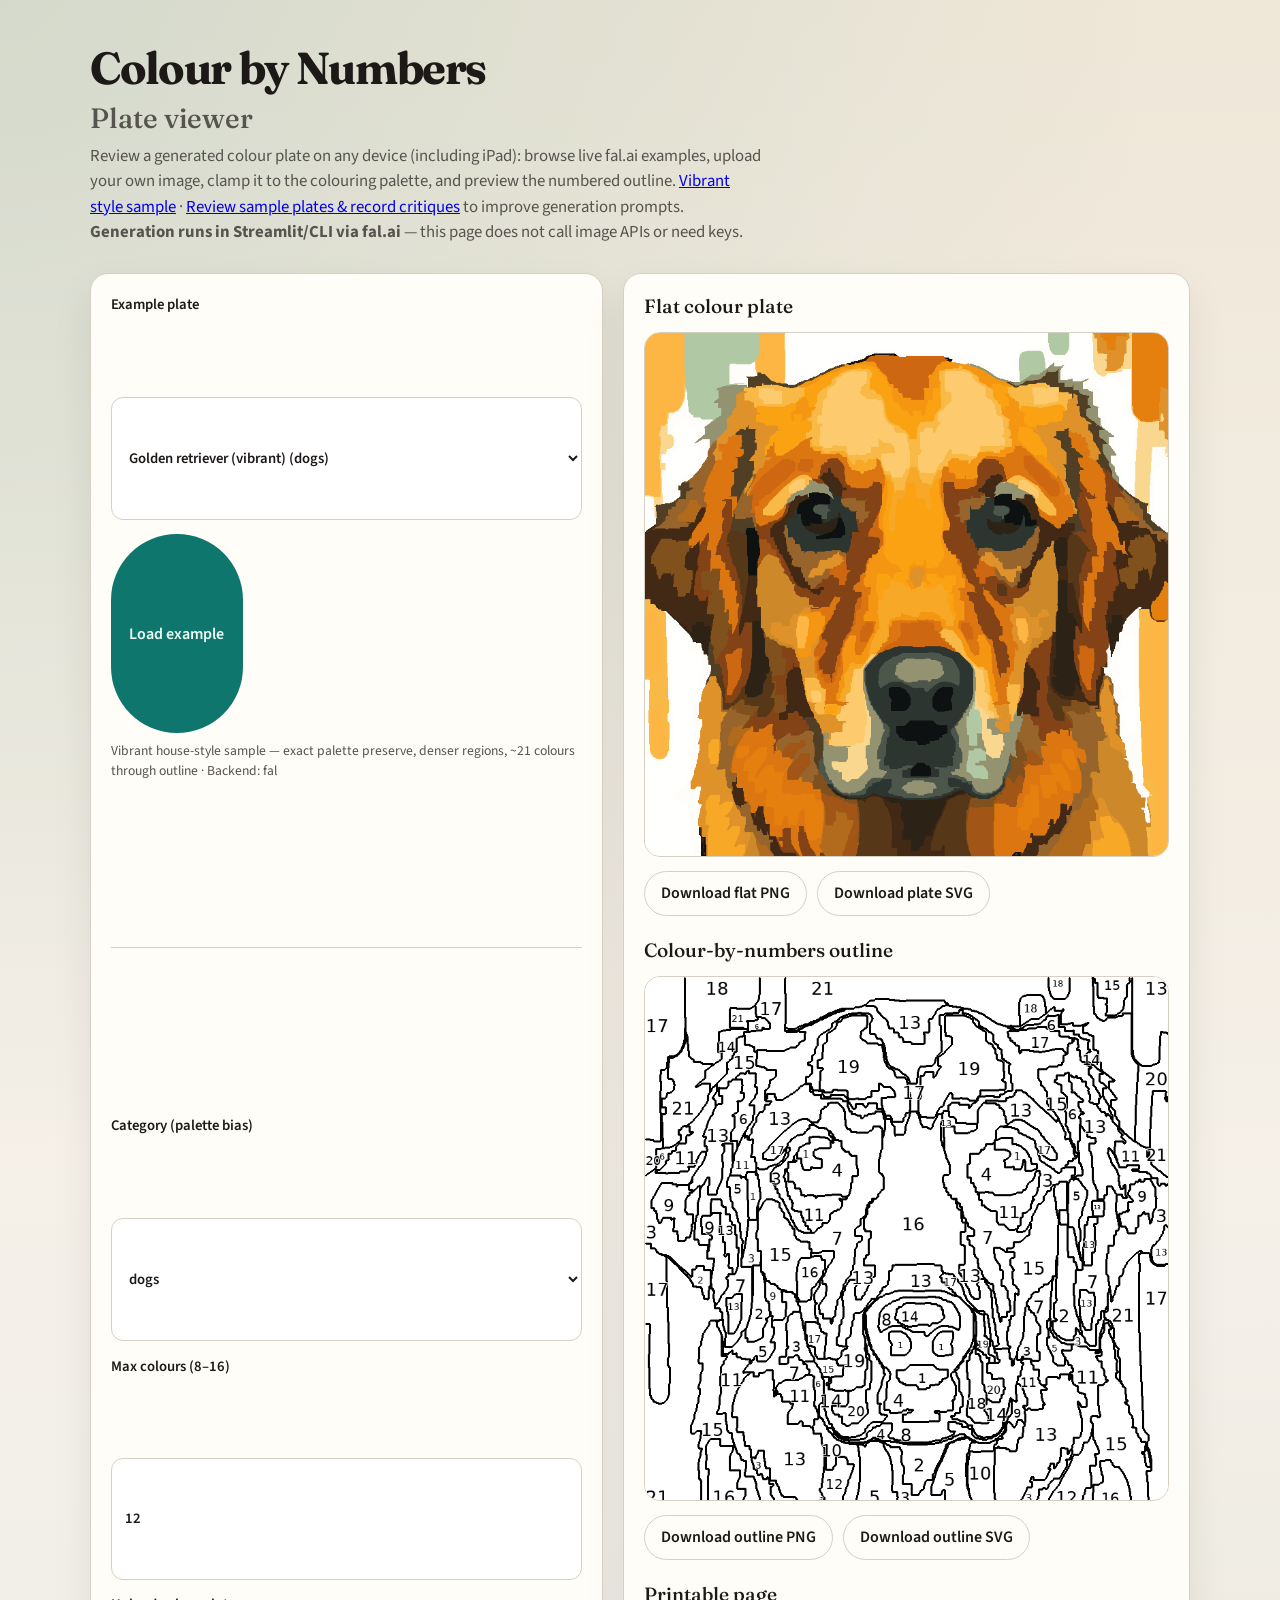
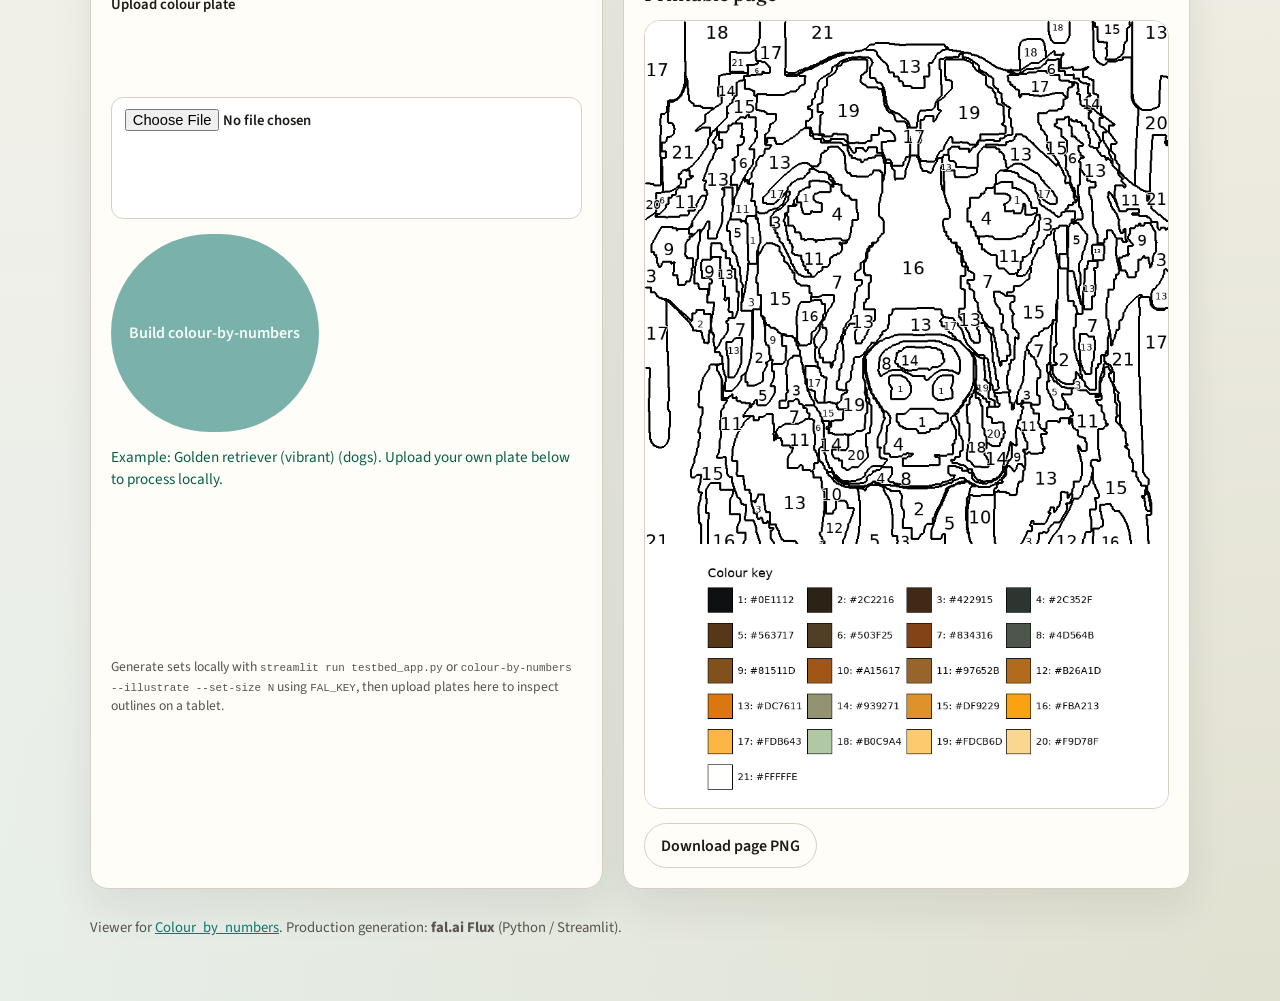
==== commit 0e207eb0: "Publish vibrant golden retriever sample on GitHub Pages Add a dedicated vibrant.html gallery plus sa" ====
--- a/docs/index.html
+++ b/docs/index.html
@@ -18,6 +18,8 @@
         Review a generated colour plate on any device (including iPad): browse
         live fal.ai examples, upload your own image, clamp it to the colouring
         palette, and preview the numbered outline.
+        <a href="vibrant.html">Vibrant style sample</a>
+        ·
         <a href="review.html">Review sample plates &amp; record critiques</a>
         to improve generation prompts.
         <strong>Generation runs in Streamlit/CLI via fal.ai</strong> — this page
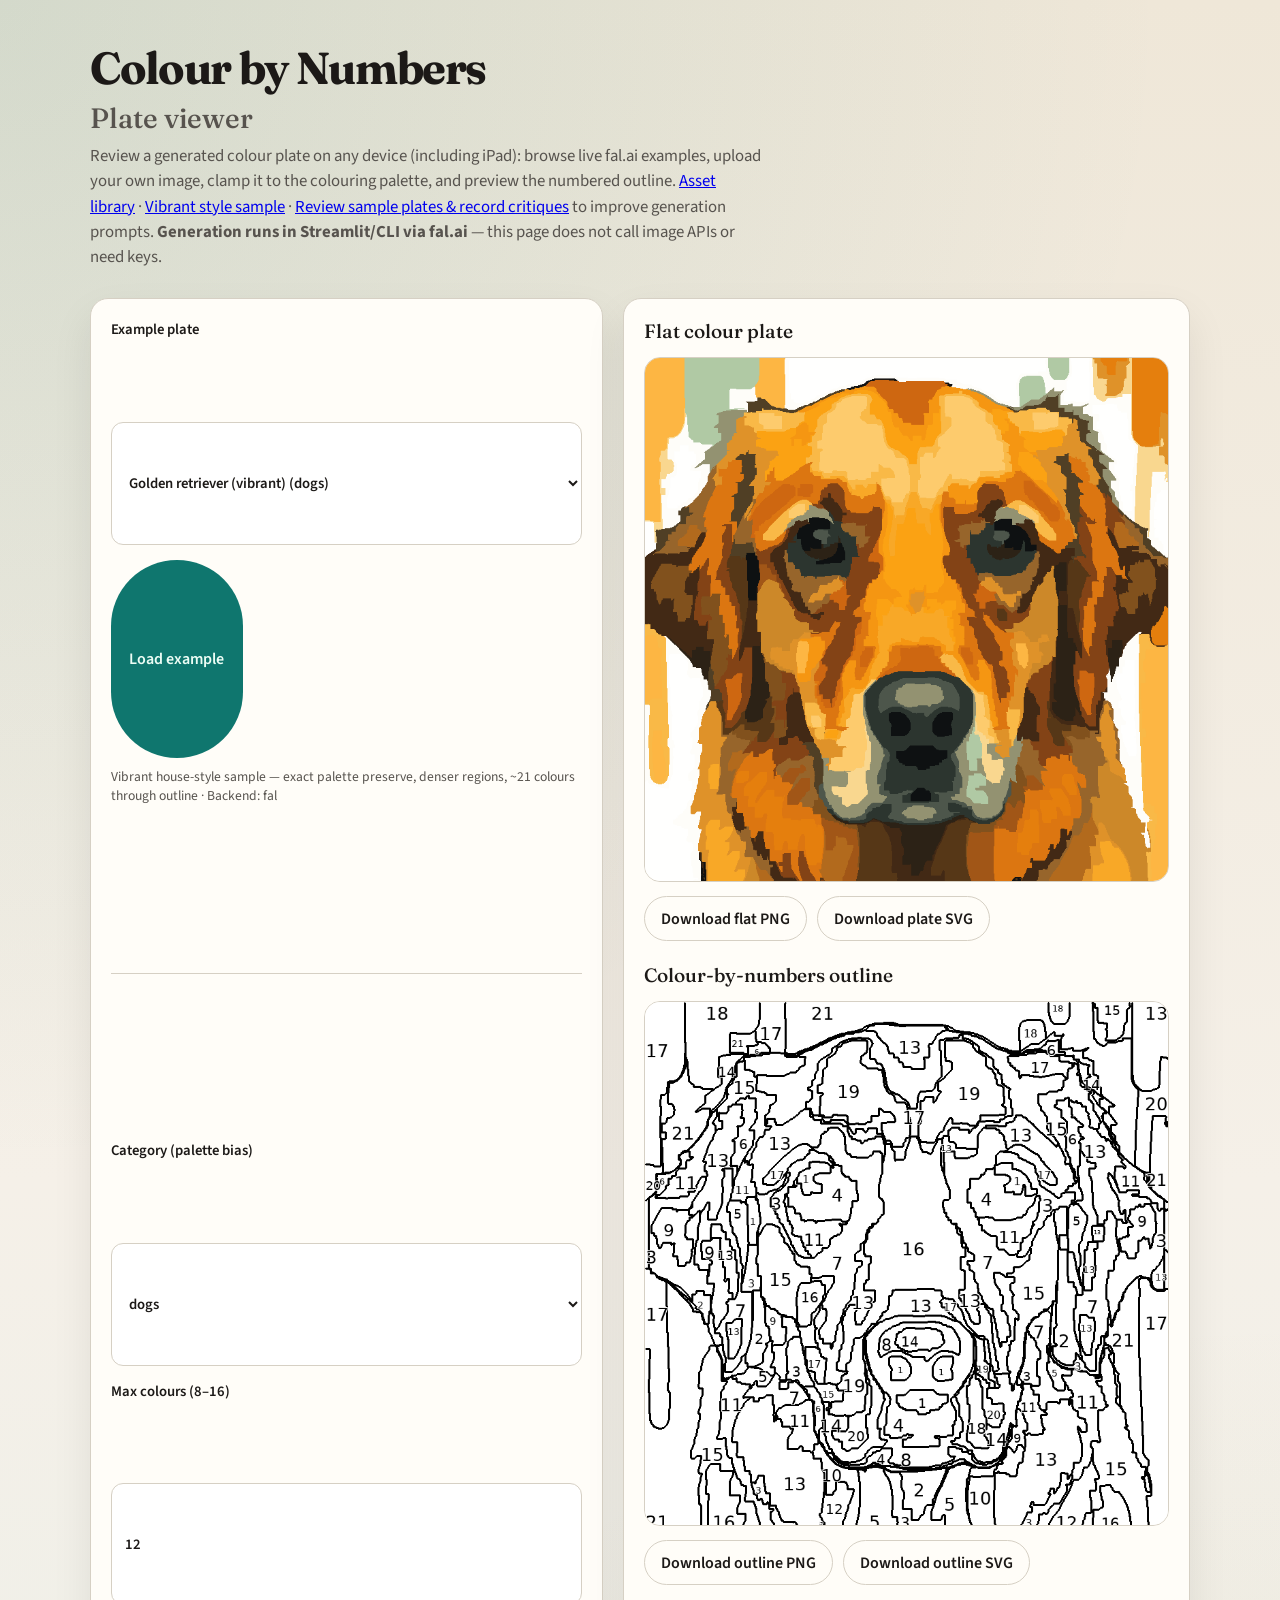
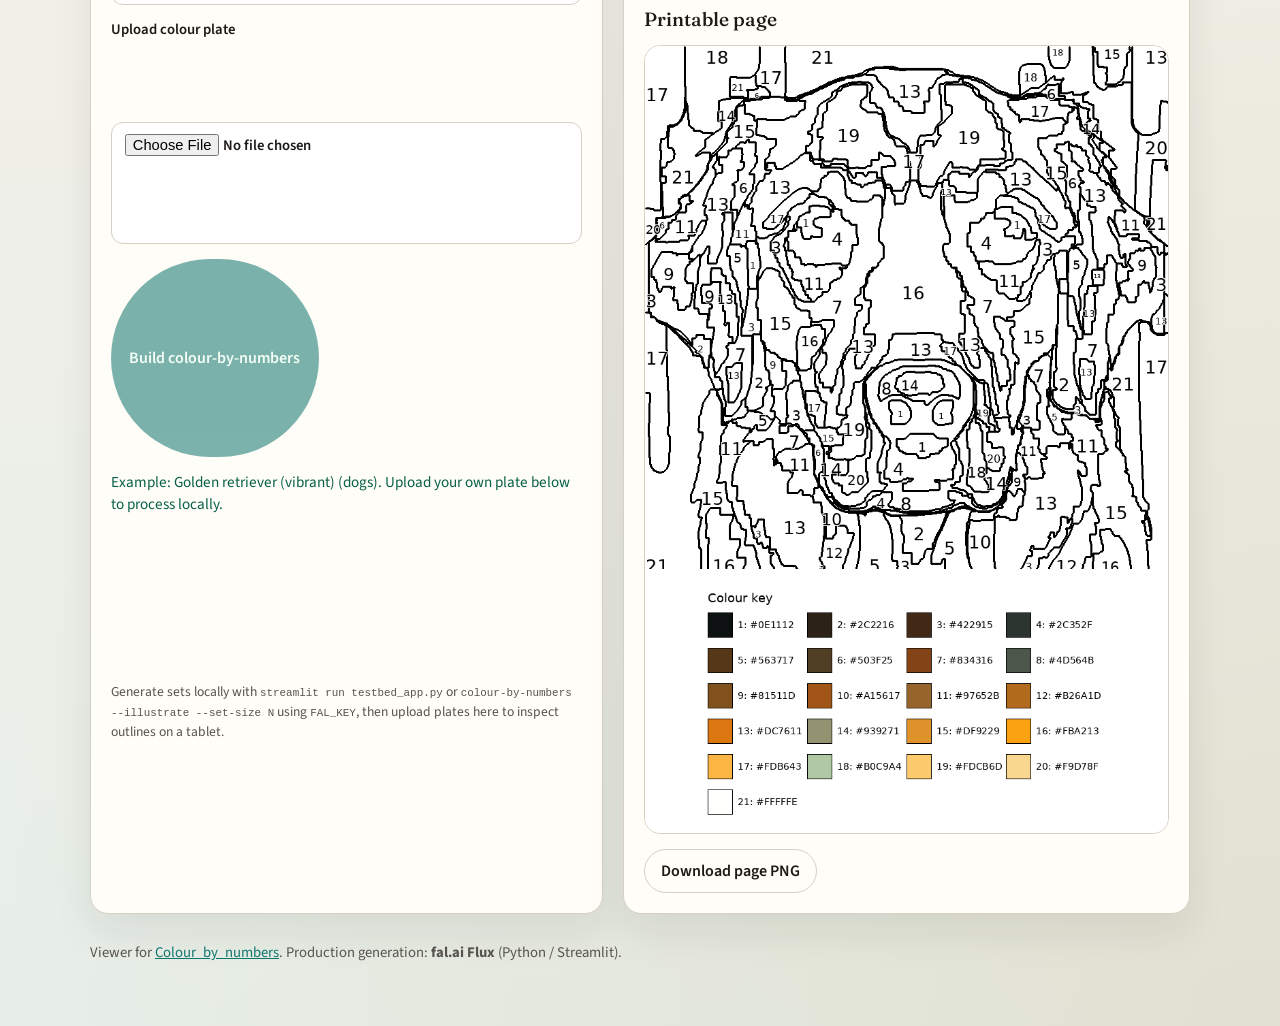
==== commit 0880bb11: "Add GitHub Pages asset library with set gallery browse Publish docs/library.json from curated sample" ====
--- a/docs/index.html
+++ b/docs/index.html
@@ -18,6 +18,8 @@
         Review a generated colour plate on any device (including iPad): browse
         live fal.ai examples, upload your own image, clamp it to the colouring
         palette, and preview the numbered outline.
+        <a href="library.html">Asset library</a>
+        ·
         <a href="vibrant.html">Vibrant style sample</a>
         ·
         <a href="review.html">Review sample plates &amp; record critiques</a>
--- a/docs/styles.css
+++ b/docs/styles.css
@@ -418,3 +418,185 @@
   .page { padding-top: 1.5rem; }
   .set-card .pair { grid-template-columns: 1fr; }
 }
+
+/* --- Asset library (GitHub Pages) --------------------------------------- */
+
+.library-page .review-nav {
+  margin-top: 0.75rem;
+}
+
+.library-page .review-nav a {
+  color: var(--accent);
+  font-weight: 600;
+  text-decoration: none;
+}
+
+.library-page .review-nav a:hover {
+  text-decoration: underline;
+}
+
+.library-grid {
+  display: grid;
+  grid-template-columns: repeat(auto-fill, minmax(220px, 1fr));
+  gap: 1.1rem;
+  margin: 1rem 0 2rem;
+}
+
+.library-tile {
+  margin: 0;
+}
+
+.library-tile-link {
+  display: block;
+  color: inherit;
+  text-decoration: none;
+}
+
+.library-tile-link:hover .library-tile-thumb img,
+.library-tile-link:focus-visible .library-tile-thumb img {
+  transform: scale(1.02);
+}
+
+.library-tile-thumb {
+  overflow: hidden;
+  border-radius: 14px;
+  border: 1px solid var(--line);
+  background: #fff;
+  aspect-ratio: 1;
+}
+
+.library-tile-thumb img {
+  display: block;
+  width: 100%;
+  height: 100%;
+  object-fit: cover;
+  transition: transform 180ms ease;
+}
+
+.library-tile-empty {
+  display: grid;
+  place-items: center;
+  height: 100%;
+  min-height: 180px;
+  color: var(--muted);
+  font-size: 0.95rem;
+}
+
+.library-tile h2 {
+  margin: 0.65rem 0 0.2rem;
+  font-family: var(--font-display);
+  font-size: 1.15rem;
+  font-weight: 500;
+}
+
+.library-tile .meta {
+  margin: 0;
+  font-size: 0.88rem;
+  color: var(--muted);
+}
+
+.library-swatches {
+  display: flex;
+  flex-wrap: wrap;
+  gap: 3px;
+  margin-top: 0.45rem;
+  min-height: 14px;
+}
+
+.library-swatch {
+  width: 14px;
+  height: 14px;
+  border-radius: 2px;
+  border: 1px solid rgba(28, 25, 23, 0.15);
+}
+
+.library-gallery {
+  margin: 0.5rem 0 2rem;
+}
+
+.library-gallery-head {
+  margin: 0.85rem 0 1.25rem;
+}
+
+.library-gallery-head h2 {
+  margin: 0 0 0.35rem;
+  font-family: var(--font-display);
+  font-size: clamp(1.4rem, 2.6vw, 1.85rem);
+  font-weight: 600;
+}
+
+.library-gallery-note {
+  margin-top: 0.55rem;
+  max-width: 40rem;
+}
+
+.library-pairs {
+  display: grid;
+  gap: 1.5rem;
+}
+
+.library-pair h3 {
+  margin: 0 0 0.75rem;
+  font-family: var(--font-display);
+  font-size: 1.2rem;
+  font-weight: 500;
+}
+
+.library-pair-grid {
+  display: grid;
+  grid-template-columns: repeat(auto-fit, minmax(200px, 1fr));
+  gap: 0.85rem;
+}
+
+.library-shot {
+  margin: 0;
+}
+
+.library-shot h3 {
+  margin: 0 0 0.45rem;
+  font-family: var(--font-body);
+  font-size: 0.95rem;
+  font-weight: 600;
+  color: var(--muted);
+}
+
+.library-shot img {
+  display: block;
+  width: 100%;
+  height: auto;
+  border-radius: 12px;
+  border: 1px solid var(--line);
+  background: #fff;
+}
+
+.library-shot figcaption {
+  margin-top: 0.4rem;
+  font-size: 0.85rem;
+}
+
+.library-shot a {
+  color: var(--accent);
+  font-weight: 600;
+  text-decoration: none;
+}
+
+.library-shot a:hover {
+  text-decoration: underline;
+}
+
+button.ghost {
+  appearance: none;
+  border: 1px solid var(--line);
+  background: var(--panel);
+  color: var(--ink);
+  border-radius: 999px;
+  padding: 0.45rem 0.95rem;
+  font: inherit;
+  font-weight: 600;
+  cursor: pointer;
+}
+
+button.ghost:hover {
+  border-color: var(--accent);
+  color: var(--accent);
+}
